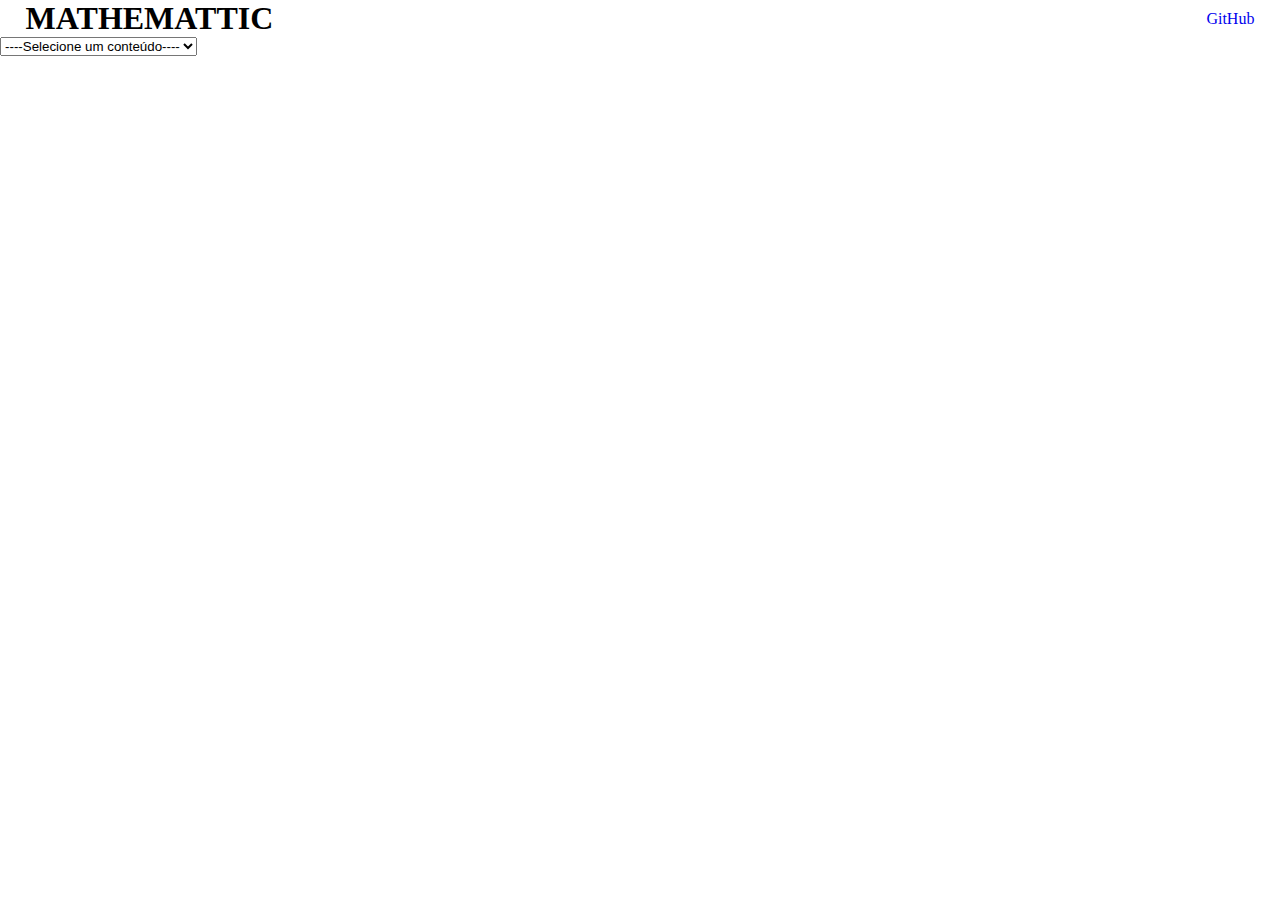
==== index.html @ 44c8b427 "Added main base of the page :D." ====
<!DOCTYPE html>
<head>
    <meta charset="UTF-8">
    <meta name="viewport" content="width=device-width, initial-scale=1.0">
    <link rel="stylesheet" href="style.css">
    <script src="./script.js" type="text/javascript"></script>
    <title>Mathemattic</title>
</head>
<body>
	<div class="headbar">
		<div class="logo">
			<h1>MATHEMATTIC</h1>
		</div>
		<div class="text">
			<a href="#">GitHub</a>
		</div>
	</div>
	<div class="mainpage">
		<div class="select">
			<select class="selections">
				<option selected>----Selecione um conteúdo----</option>
				<option>Aritmética</option>
				<option>Algebra</option>
				<option>Geometria Básica</option>
				<option>Trigonometria Básica</option>
				<option>Estatísca</option>
				<option>Geometria Avançada</option>
				<option>Trigonometria Avançada</option>
			</select>
		</div>
	</div>
    
</body>
<footer>
	
</footer>
</html>
---- style.css ----
* {
    margin: 0;
    padding: 0;
}

.headbar {
   display: flex;
   justify-content: space-between;
   align-items: center;
   padding-left: 2%;
   padding-right: 2%;
}

.headbar .text a {
    text-decoration: none;
    text-align: center;
}
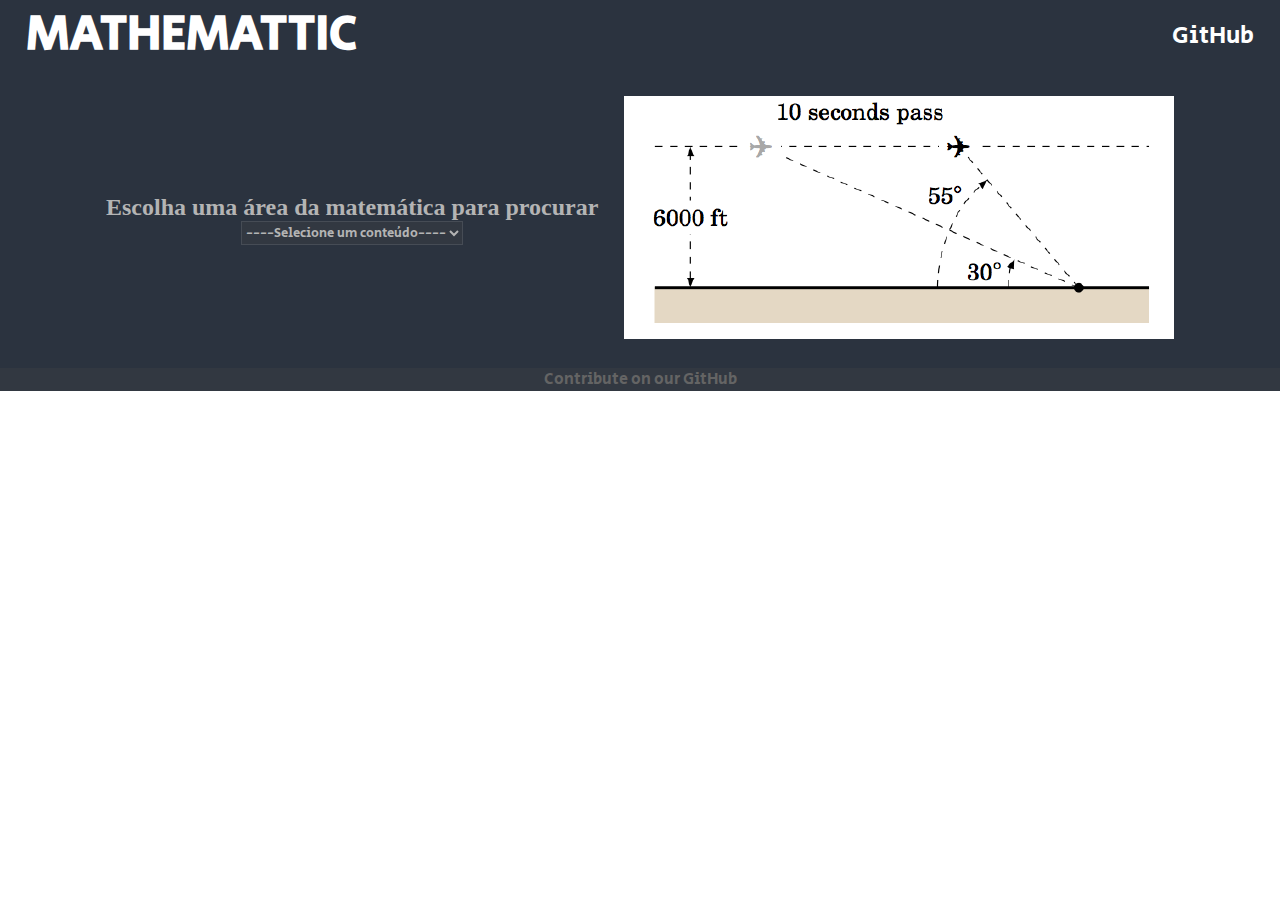
==== commit 679073da: "Added top bar and main itens" ====
--- a/index.html
+++ b/index.html
@@ -2,8 +2,12 @@
 <head>
     <meta charset="UTF-8">
     <meta name="viewport" content="width=device-width, initial-scale=1.0">
-    <link rel="stylesheet" href="style.css">
-    <script src="./script.js" type="text/javascript"></script>
+	<link rel="preconnect" href="https://fonts.googleapis.com">
+	<link rel="preconnect" href="https://fonts.gstatic.com" crossorigin>
+	<link href="https://fonts.googleapis.com/css2?family=Aboreto&display=swap" rel="stylesheet"> 
+	<link href="https://fonts.googleapis.com/css2?family=Secular+One&display=swap" rel="stylesheet"> 
+    <link rel="stylesheet" href="source/style.css">
+    <script src="/source/script.js" type="text/javascript"></script>
     <title>Mathemattic</title>
 </head>
 <body>
@@ -12,26 +16,34 @@
 			<h1>MATHEMATTIC</h1>
 		</div>
 		<div class="text">
-			<a href="#">GitHub</a>
+			<a href="https://github.com/umloucobr/mathemattic">GitHub</a>
 		</div>
 	</div>
 	<div class="mainpage">
-		<div class="select">
-			<select class="selections">
-				<option selected>----Selecione um conteúdo----</option>
-				<option>Aritmética</option>
-				<option>Algebra</option>
-				<option>Geometria Básica</option>
-				<option>Trigonometria Básica</option>
-				<option>Estatísca</option>
-				<option>Geometria Avançada</option>
-				<option>Trigonometria Avançada</option>
-			</select>
+		<div class="mainitens">
+			<div class="maintext">
+					<h3 class="scale-in-center">Escolha uma área da matemática para procurar</h3>
+					<div class="select">
+						<select class="selections">
+							<option selected>----Selecione um conteúdo----</option>
+							<option>Aritmética</option>
+							<option>Algebra</option>
+							<option>Geometria Básica</option>
+							<option>Trigonometria Básica</option>
+							<option>Estatísca</option>
+							<option>Geometria Avançada</option>
+							<option>Trigonometria Avançada</option>
+						</select>
+					</div>
+			</div>
+			<div class ="mainimage">
+				<img src="/assets/mainpageimages/mainpagemathimage.png" alt="Main page image of a math exercise" class="mw-100">
+			</div>
 		</div>
 	</div>
     
 </body>
 <footer>
-	
+	<a href="https://github.com/umloucobr/mathemattic">Contribute on our GitHub</a>
 </footer>
 </html>--- a/source/style.css
+++ b/source/style.css
@@ -0,0 +1,85 @@
+* {
+    margin: 0;
+    padding: 0;
+}
+
+@media only screen and (min-width: 992px) {
+    .headbar {
+     display: flex;
+     justify-content: space-between;
+     align-items: center;
+     padding-left: 2%;
+     padding-right: 2%;
+     font-size: 1.5em;
+     font-family: 'Secular One', sans-serif;
+     background-color: rgb(43, 51, 63);
+    }
+
+    .mainpage {       
+        background-color: rgb(43, 51, 63);
+    }
+
+    .headbar .logo h1 {
+        color: rgb(255, 255, 255);
+    }
+
+    .headbar .text a {
+        color: rgb(255, 255, 255);
+        text-decoration: none;
+        text-align: center;
+        font-size: 1.0em;
+    }
+
+    .mainitens {
+        display: flex;
+        padding-top: 2%;
+        padding-bottom: 2%;
+        justify-content: center;
+    }
+
+    .maintext {
+        display: flex;
+        flex-direction: column;
+        justify-content: center;
+        align-items: center;
+        padding-right: 2%;
+    }
+
+    .maintext h3 {
+        align-items: center;
+    }
+
+    .select {
+        display: flex;
+        justify-content: center;
+    }
+
+    .scale-in-center {
+        font-size: 1.5em;
+        color: rgb(180, 180, 180);
+    }
+
+    .selections{
+        font-family: 'Secular One', sans-serif;
+        border-style: ridge;
+        color: rgb(180, 180, 180);
+        border-color: rgb(70, 76, 85);
+        background: rgb(50, 56, 65);
+    }
+
+    footer {
+        display: flex;
+        justify-content: center;
+        align-items: center;
+        background-color: rgb(50, 56, 65);
+    }
+
+    footer a {
+        text-decoration: none;
+        font-family: 'Secular One', sans-serif;
+        color: rgb(100, 100, 100);
+    }
+}
+@media only screen and (max-width: 992px) {
+    
+}
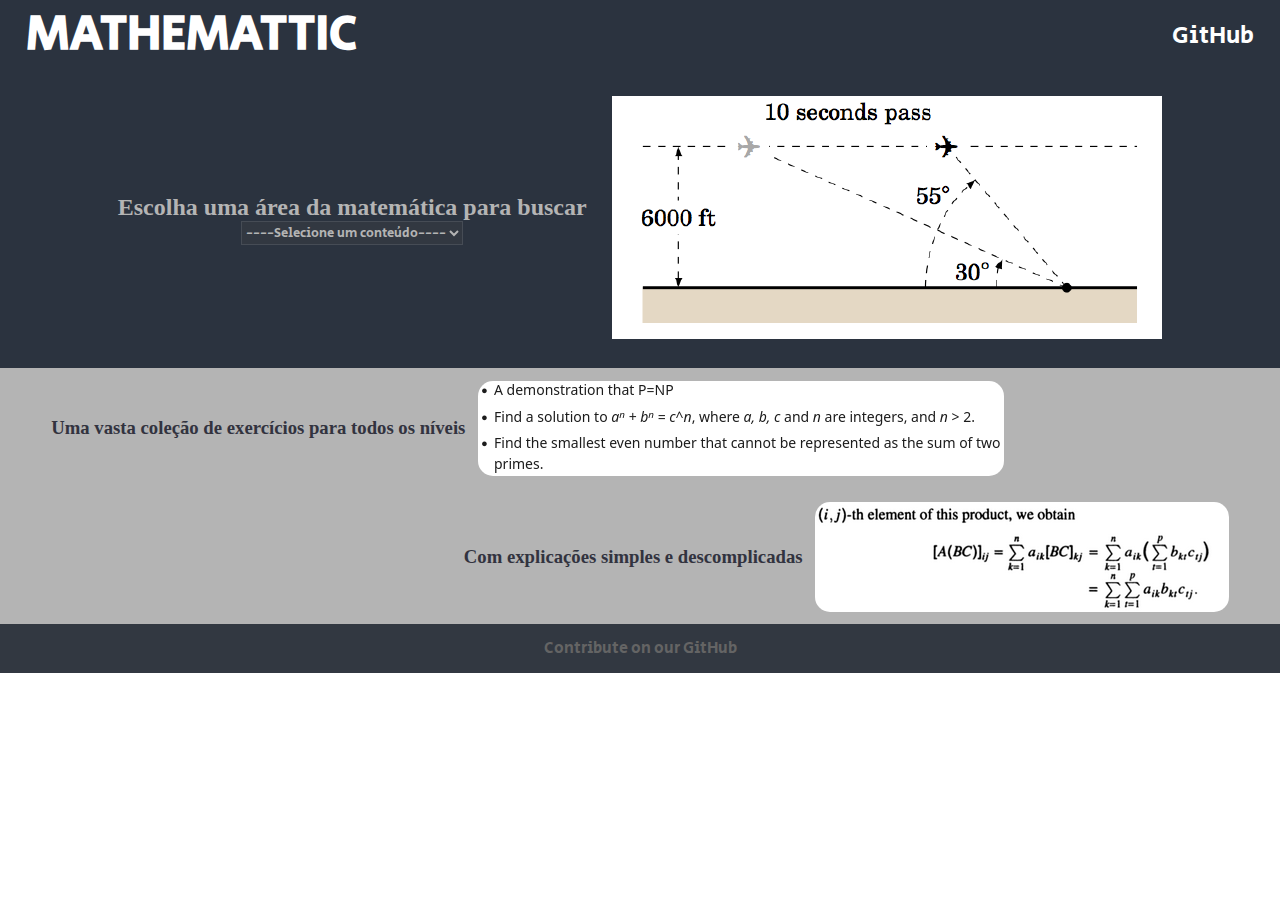
==== commit a5f7a914: "Added a functional dropdown menu and completed mainpage :D." ====
--- a/index.html
+++ b/index.html
@@ -6,8 +6,8 @@
 	<link rel="preconnect" href="https://fonts.gstatic.com" crossorigin>
 	<link href="https://fonts.googleapis.com/css2?family=Aboreto&display=swap" rel="stylesheet"> 
 	<link href="https://fonts.googleapis.com/css2?family=Secular+One&display=swap" rel="stylesheet"> 
-    <link rel="stylesheet" href="source/style.css">
-    <script src="/source/script.js" type="text/javascript"></script>
+    <link rel="stylesheet" href="source/mainpage/style.css">
+    <script src="/source/mainpage/script.js" type="text/javascript"></script>
     <title>Mathemattic</title>
 </head>
 <body>
@@ -22,26 +22,38 @@
 	<div class="mainpage">
 		<div class="mainitens">
 			<div class="maintext">
-					<h3 class="scale-in-center">Escolha uma área da matemática para procurar</h3>
+				<h3 class="scale-in-center">Escolha uma área da matemática para buscar</h3>
 					<div class="select">
-						<select class="selections">
-							<option selected>----Selecione um conteúdo----</option>
-							<option>Aritmética</option>
-							<option>Algebra</option>
-							<option>Geometria Básica</option>
-							<option>Trigonometria Básica</option>
-							<option>Estatísca</option>
-							<option>Geometria Avançada</option>
-							<option>Trigonometria Avançada</option>
-						</select>
+						<form>
+							<select class="selections">
+								<option value="0" selected>----Selecione um conteúdo----</option>
+								<option value="1" onclick="myFunction(1)">Aritmética</option>
+								<option value="2" onclick="myFunction(2)">Algebra</option>
+								<option value="3" onclick="myFunction(3)">Geometria Básica</option>
+								<option value="4" onclick="myFunction(4)">Trigonometria Básica</option>
+								<option value="5" onclick="myFunction(5)">Estatística</option>
+								<option value="6" onclick="myFunction(6)">Geometria Avançada</option>
+								<option value="7" onclick="myFunction(7)">Trigonometria Avançada</option>
+								<option value="8" onclick="myFunction(8)">Í̴̪͍͝m̴̛̘̣͘p̶̳͖͒ò̷̡s̷͓͓̓̍s̶̞͜͠í̷̼͈͂̑v̵̹͝é̸͍͐ͅl̴̖̂</option>
+							</select>
+						</form>
 					</div>
-			</div>
+				</div>
 			<div class ="mainimage">
-				<img src="/assets/mainpageimages/mainpagemathimage.png" alt="Main page image of a math exercise" class="mw-100">
+				<img src="assets/mainpageimages/mainpagemathimage.png" alt="Main page image of a mathematic exercise" class="mw-100">
 			</div>
 		</div>
 	</div>
-    
+	<div class="secondaryimages">
+		<div class="firstrow">
+			<h3>Uma vasta coleção de exercícios para todos os níveis</h3>
+			<img src="assets/mainpageimages/exercicios.png" alt="Image of a mathematic exercise">
+		</div>
+		<div class="secondrow">
+			<h3>Com explicações simples e descomplicadas</h3>
+			<img src="assets/mainpageimages/explicacoes.png" alt="Image of a mathematic explication">
+		</div>
+	</div>    
 </body>
 <footer>
 	<a href="https://github.com/umloucobr/mathemattic">Contribute on our GitHub</a>
--- a/source/mainpage/style.css
+++ b/source/mainpage/style.css
@@ -0,0 +1,123 @@
+* {
+    margin: 0;
+    padding: 0;
+}
+
+@media only screen and (min-width: 992px) {
+    .headbar {
+     display: flex;
+     justify-content: space-between;
+     align-items: center;
+     padding-left: 2%;
+     padding-right: 2%;
+     font-size: 1.5em;
+     font-family: 'Secular One', sans-serif;
+     background-color: rgb(43, 51, 63);
+    }
+
+    .mainpage {       
+        background-color: rgb(43, 51, 63);
+    }
+
+    .headbar .logo h1 {
+        color: rgb(255, 255, 255);
+    }
+
+    .headbar .text a {
+        color: rgb(255, 255, 255);
+        text-decoration: none;
+        text-align: center;
+        font-size: 1.0em;
+    }
+
+    .mainitens {
+        display: flex;
+        padding-top: 2%;
+        padding-bottom: 2%;
+        justify-content: center;
+    }
+
+    .maintext {
+        display: flex;
+        flex-direction: column;
+        justify-content: center;
+        align-items: center;
+        padding-right: 2%;
+    }
+
+    .maintext h3 {
+        align-items: center;
+    }
+
+    .select {
+        display: flex;
+        justify-content: center;
+    }
+
+    .scale-in-center {
+        font-size: 1.5em;
+        color: rgb(180, 180, 180);
+    }
+
+    .selections{
+        font-family: 'Secular One', sans-serif;
+        border-style: ridge;
+        color: rgb(180, 180, 180);
+        border-color: rgb(70, 76, 85);
+        background: rgb(50, 56, 65);
+    }
+
+    .secondaryimages {
+        background-color: rgb(180, 180, 180);
+        font-size: 1.0em;
+        color: rgb(50, 51, 63);
+    }
+
+    .firstrow {
+        display: flex;
+        justify-content: left;
+        align-items: center;
+        padding-top: 1%;
+        padding-bottom: 1%;
+        padding-left: 4%;
+    }
+
+    .firstrow img, .secondrow img {
+        border-radius: 15px;
+    }
+
+    .firstrow h3 {
+        padding-right: 1%;
+    }
+
+    .secondrow {
+        display: flex;
+        justify-content: right;
+        align-items: center;
+        padding-top: 1%;
+        padding-bottom: 1%;
+        padding-right: 4%;
+    }
+
+    .secondrow h3 {
+        padding-right: 1%;
+    }
+
+    footer {
+        display: flex;
+        justify-content: center;
+        align-items: center;
+        background-color: rgb(50, 56, 65);
+        padding-top: 1%;
+        padding-bottom: 1%;
+    }
+
+    footer a {
+        text-decoration: none;
+        font-family: 'Secular One', sans-serif;
+        color: rgb(100, 100, 100);
+    }
+}
+@media only screen and (max-width: 992px) {
+    
+}
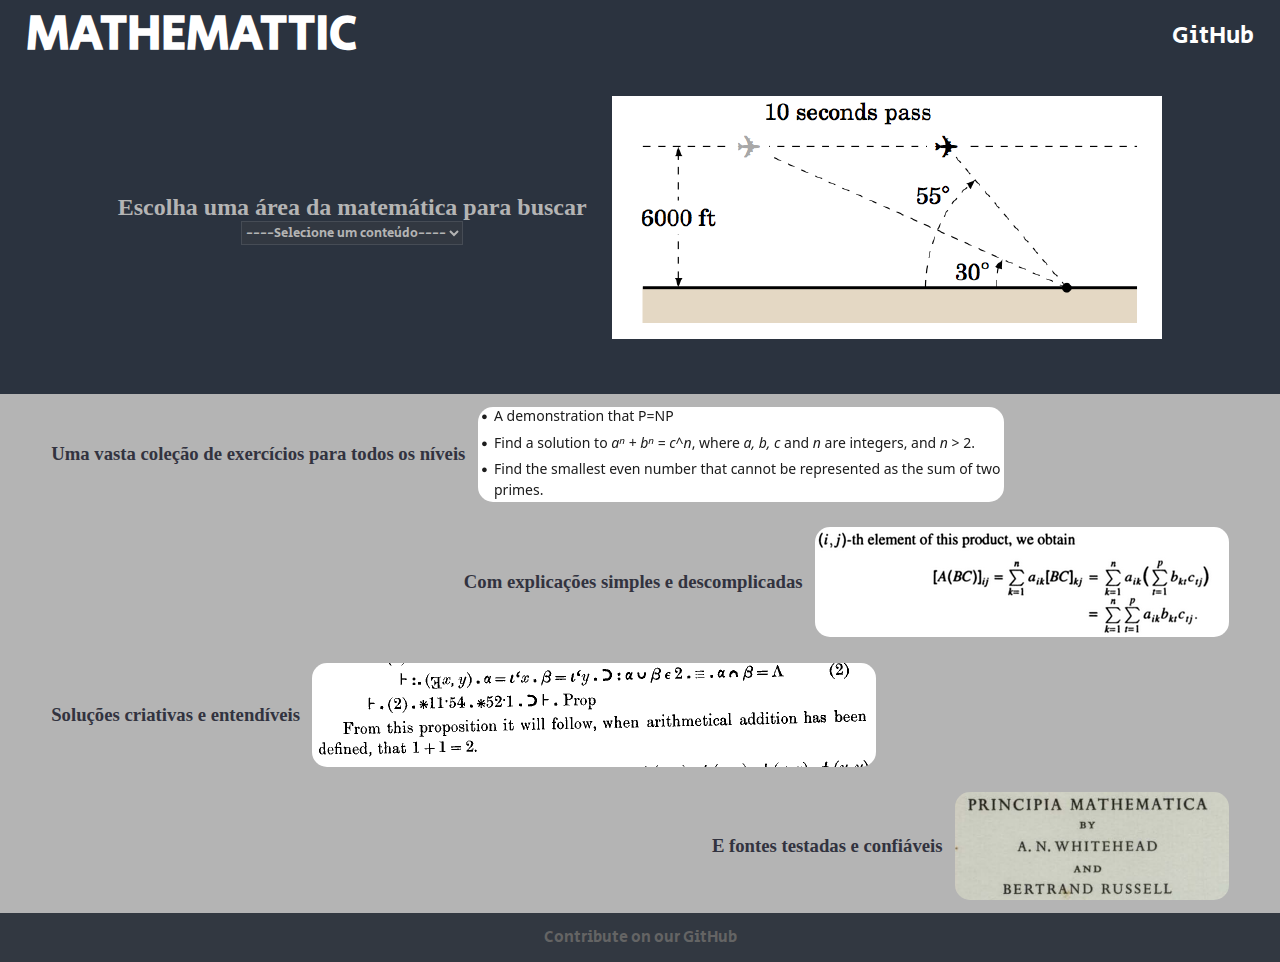
==== commit c7483af7: "Finished main page :D." ====
--- a/index.html
+++ b/index.html
@@ -27,14 +27,14 @@
 						<form>
 							<select class="selections">
 								<option value="0" selected>----Selecione um conteúdo----</option>
-								<option value="1" onclick="myFunction(1)">Aritmética</option>
-								<option value="2" onclick="myFunction(2)">Algebra</option>
-								<option value="3" onclick="myFunction(3)">Geometria Básica</option>
-								<option value="4" onclick="myFunction(4)">Trigonometria Básica</option>
-								<option value="5" onclick="myFunction(5)">Estatística</option>
-								<option value="6" onclick="myFunction(6)">Geometria Avançada</option>
-								<option value="7" onclick="myFunction(7)">Trigonometria Avançada</option>
-								<option value="8" onclick="myFunction(8)">Í̴̪͍͝m̴̛̘̣͘p̶̳͖͒ò̷̡s̷͓͓̓̍s̶̞͜͠í̷̼͈͂̑v̵̹͝é̸͍͐ͅl̴̖̂</option>
+								<option value="1" onclick="redirectToExercises(1)">Aritmética</option>
+								<option value="2" onclick="redirectToExercises(2)">Algebra</option>
+								<option value="3" onclick="redirectToExercises(3)">Geometria Básica</option>
+								<option value="4" onclick="redirectToExercises(4)">Trigonometria Básica</option>
+								<option value="5" onclick="redirectToExercises(5)">Estatística</option>
+								<option value="6" onclick="redirectToExercises(6)">Geometria Avançada</option>
+								<option value="7" onclick="redirectToExercises(7)">Trigonometria Avançada</option>
+								<option value="8" onclick="redirectToExercises(8)">Í̴̪͍͝m̴̛̘̣͘p̶̳͖͒ò̷̡s̷͓͓̓̍s̶̞͜͠í̷̼͈͂̑v̵̹͝é̸͍͐ͅl̴̖̂</option>
 							</select>
 						</form>
 					</div>
@@ -53,6 +53,14 @@
 			<h3>Com explicações simples e descomplicadas</h3>
 			<img src="assets/mainpageimages/explicacoes.png" alt="Image of a mathematic explication">
 		</div>
+		<div class="thirdrow">
+			<h3>Soluções criativas e entendíveis</h3>
+			<img src="assets/mainpageimages/principiamatematica.png" alt="Image of a mathematic explication">
+		</div>
+		<div class="fourthrow">
+			<h3>E fontes testadas e confiáveis</h3>
+			<img src="assets/mainpageimages/principiamatematica2.png" alt="Image of a mathematic book">
+		</div>
 	</div>    
 </body>
 <footer>
--- a/source/mainpage/style.css
+++ b/source/mainpage/style.css
@@ -33,7 +33,7 @@
     .mainitens {
         display: flex;
         padding-top: 2%;
-        padding-bottom: 2%;
+        padding-bottom: 4%;
         justify-content: center;
     }
 
@@ -73,7 +73,7 @@
         color: rgb(50, 51, 63);
     }
 
-    .firstrow {
+    .firstrow, .thirdrow {
         display: flex;
         justify-content: left;
         align-items: center;
@@ -82,25 +82,21 @@
         padding-left: 4%;
     }
 
-    .firstrow img, .secondrow img {
+    .firstrow img, .secondrow img, .thirdrow img, .fourthrow img {
         border-radius: 15px;
     }
 
-    .firstrow h3 {
+    .firstrow h3, .secondrow h3, .thirdrow h3, .fourthrow h3  {
         padding-right: 1%;
     }
 
-    .secondrow {
+    .secondrow, .fourthrow {
         display: flex;
         justify-content: right;
         align-items: center;
         padding-top: 1%;
         padding-bottom: 1%;
         padding-right: 4%;
-    }
-
-    .secondrow h3 {
-        padding-right: 1%;
     }
 
     footer {
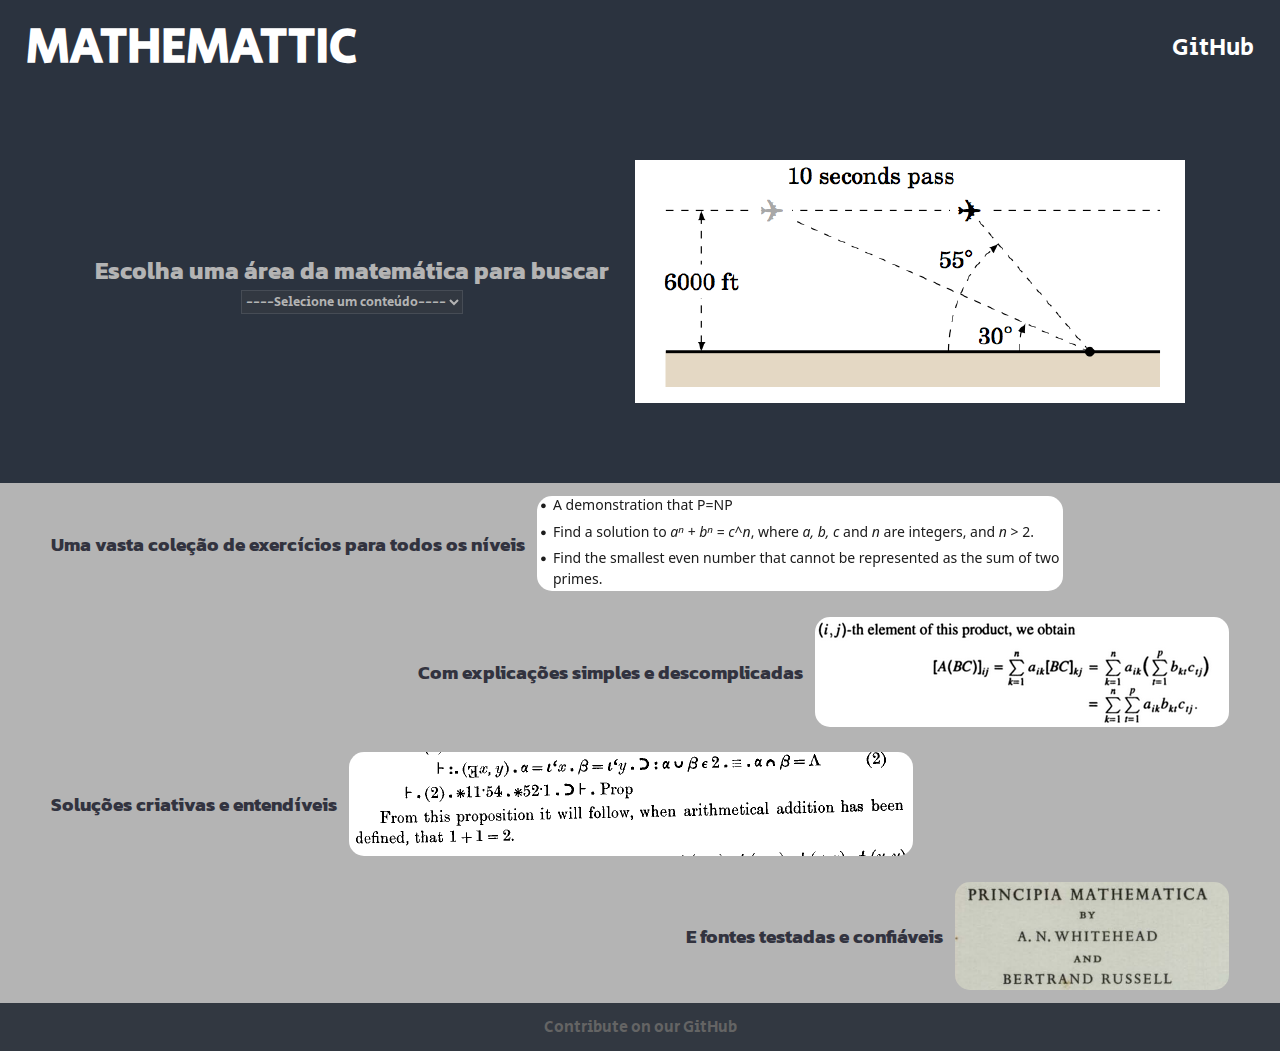
==== commit 059aaa42: "Added url parameters and updated fonts and formation" ====
--- a/index.html
+++ b/index.html
@@ -4,9 +4,9 @@
     <meta name="viewport" content="width=device-width, initial-scale=1.0">
 	<link rel="preconnect" href="https://fonts.googleapis.com">
 	<link rel="preconnect" href="https://fonts.gstatic.com" crossorigin>
-	<link href="https://fonts.googleapis.com/css2?family=Aboreto&display=swap" rel="stylesheet"> 
-	<link href="https://fonts.googleapis.com/css2?family=Secular+One&display=swap" rel="stylesheet"> 
-    <link rel="stylesheet" href="source/mainpage/style.css">
+	<link href="https://fonts.googleapis.com/css2?family=Secular+One&display=swap" rel="stylesheet">
+	<link href="https://fonts.googleapis.com/css2?family=Kanit&display=swap" rel="stylesheet"> 
+    <link rel="stylesheet" href="/source/mainpage/style.css">
     <script src="/source/mainpage/script.js" type="text/javascript"></script>
     <title>Mathemattic</title>
 </head>
--- a/source/mainpage/style.css
+++ b/source/mainpage/style.css
@@ -10,6 +10,7 @@
      align-items: center;
      padding-left: 2%;
      padding-right: 2%;
+     padding-top: 1%;
      font-size: 1.5em;
      font-family: 'Secular One', sans-serif;
      background-color: rgb(43, 51, 63);
@@ -32,8 +33,8 @@
 
     .mainitens {
         display: flex;
-        padding-top: 2%;
-        padding-bottom: 4%;
+        padding-top: 6%;
+        padding-bottom: 6%;
         justify-content: center;
     }
 
@@ -47,11 +48,13 @@
 
     .maintext h3 {
         align-items: center;
+        font-family: 'Kanit', sans-serif;
     }
 
     .select {
         display: flex;
         justify-content: center;
+        font-family: 'Kanit', sans-serif;
     }
 
     .scale-in-center {
@@ -71,6 +74,7 @@
         background-color: rgb(180, 180, 180);
         font-size: 1.0em;
         color: rgb(50, 51, 63);
+        font-family: 'Kanit', sans-serif;
     }
 
     .firstrow, .thirdrow {
